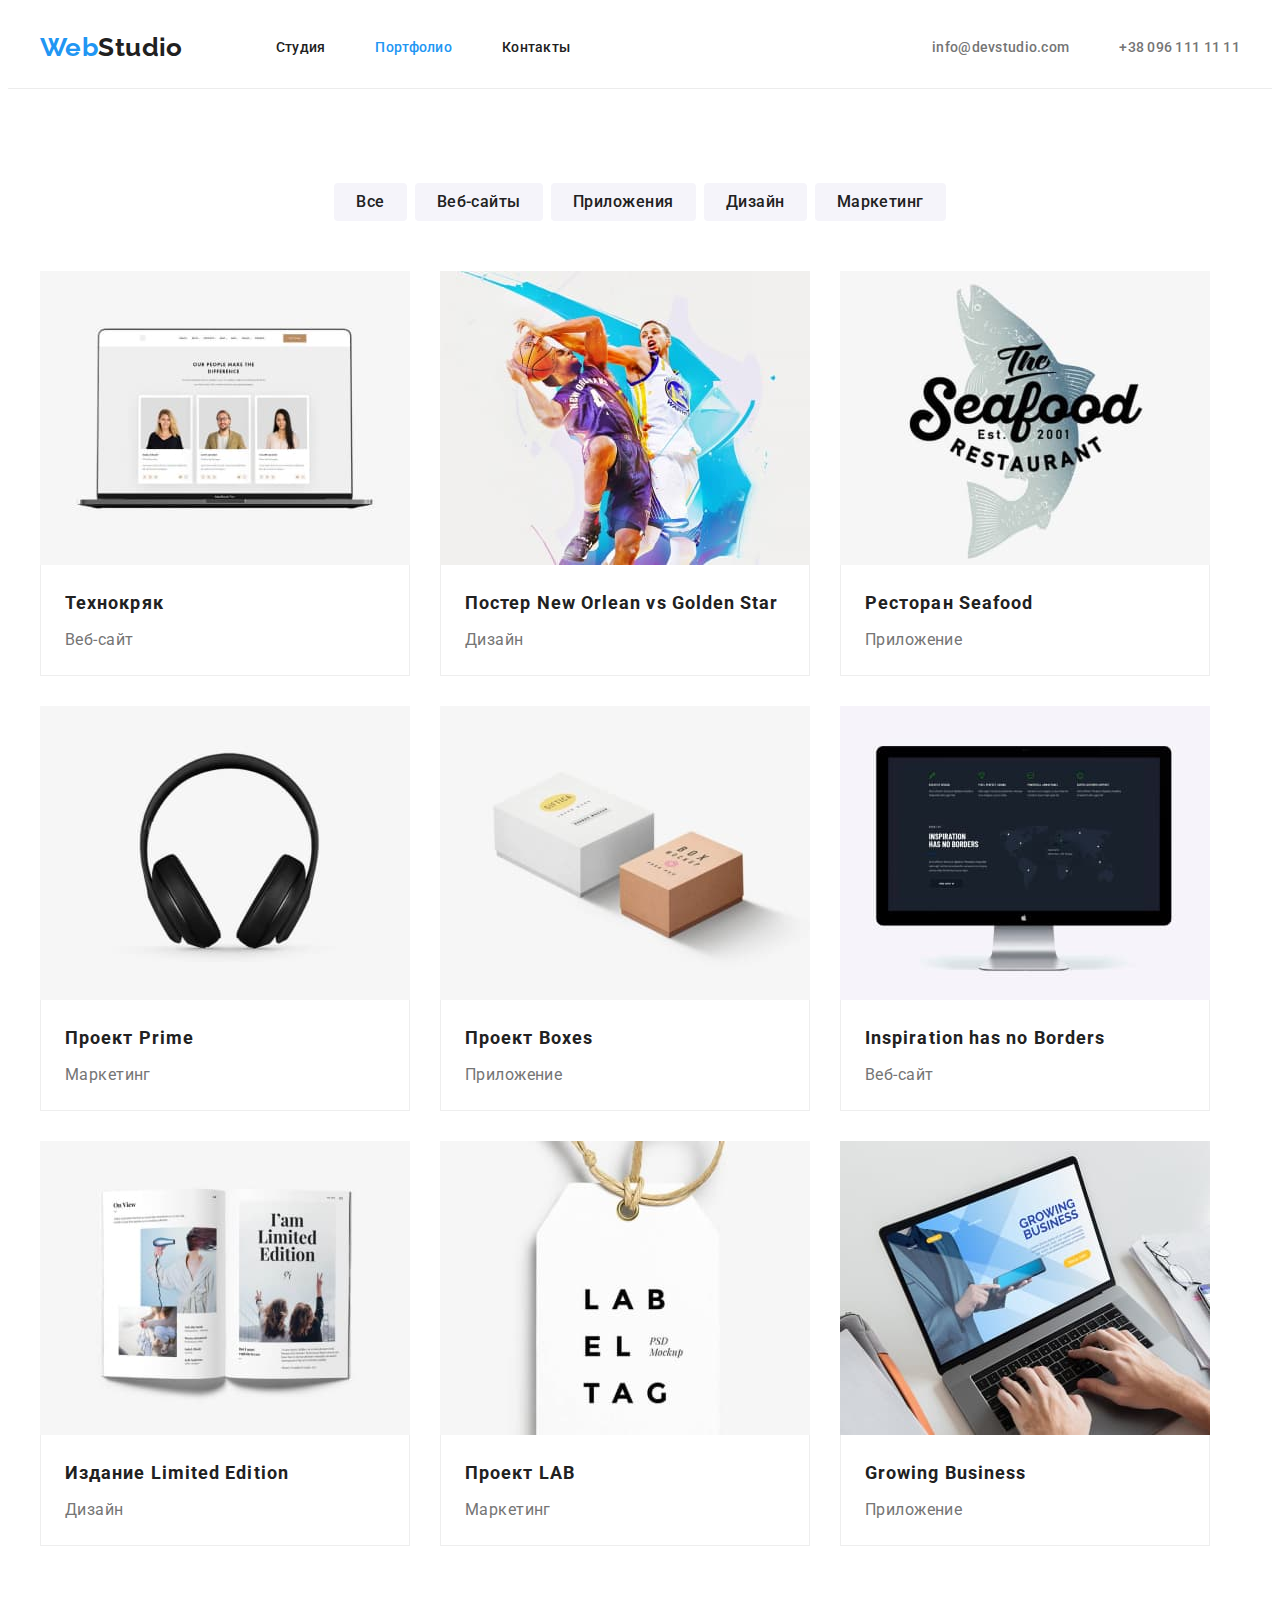
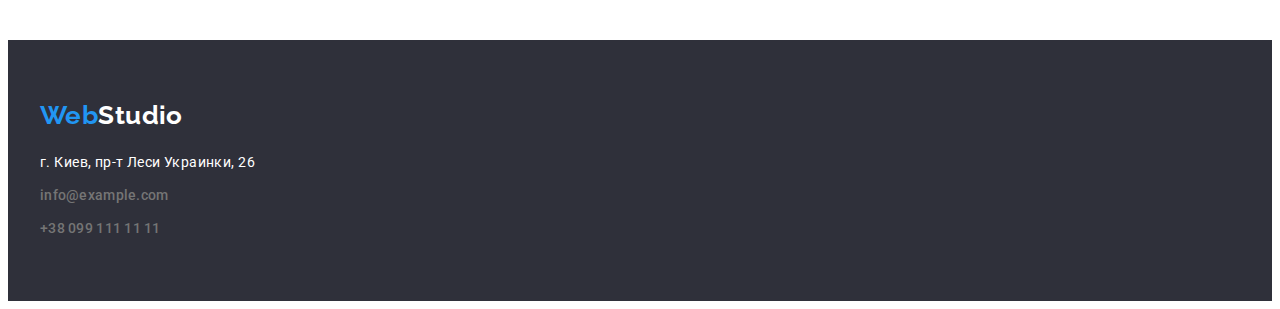
==== portfolio.html @ 42f984ca "start" ====
<!DOCTYPE html>
<html lang="ru">
<head>
    <meta charset="UTF-8">
    <meta http-equiv="X-UA-Compatible" content="IE=edge">
    <meta name="viewport" content="width=device-width, initial-scale=1.0">
    <link rel="preconnect" href="https://fonts.googleapis.com">
<link rel="preconnect" href="https://fonts.gstatic.com" crossorigin>
<link href="https://fonts.googleapis.com/css2?family=Oleo+Script&family=Raleway:wght@700&family=Roboto:wght@400;500;700;900&display=swap" rel="stylesheet">
    <title>Document</title>
    <link rel="stylesheet" href="https://cdnjs.cloudflare.com/ajax/libs/modern-normalize/1.1.0/modern-normalize.min.css" integrity="sha512-wpPYUAdjBVSE4KJnH1VR1HeZfpl1ub8YT/NKx4PuQ5NmX2tKuGu6U/JRp5y+Y8XG2tV+wKQpNHVUX03MfMFn9Q==" crossorigin="anonymous" referrerpolicy="no-referrer" />
    <link rel="stylesheet" href="./css/styles.css">
</head>
<body>
    <header class="header">
        <div class="container main-nav">
            <a href="./index.html" class="header-logo"><span class="span-logo">Web</span>Studio</a>
            <nav>
                <ul class="site-nav">
                    <li  class="nav-item"><a href="./index.html" class="nav">Студия</a></li>
                    <li  class="nav-item"><a href="" class="nav current">Портфолио</a></li>
                    <li  class="nav-item"><a href=""  class="nav">Контакты</a></li>
                </ul>
            </nav>
            <ul class="contacts-nav">
                <li class="contacts-item"><a href="mailto:info@devstudio.com"  class="contacts cont-nav">info@devstudio.com</a></li>
                <li class="contacts-item"><a href="tel:+380961111111"  class="contacts cont-nav">+38 096 111 11 11</a></li>
            </ul>
        </div>
    </header>
    <main>
        <section class="section">
        <div class="container">
            <h1 class="visually-hidden">Портфолио</h1>
            <ul class="portfolio-btns">
                <li class="port-btn"><button type="button" class="portfolio-btn">Все</button> </li> 
                <li class="port-btn"><button type="button" class="portfolio-btn">Веб-сайты</button> </li> 
                <li class="port-btn"><button type="button" class="portfolio-btn">Приложения</button> </li> 
                <li class="port-btn"><button type="button"  class="portfolio-btn">Дизайн</button> </li> 
                <li class="port-btn"><button type="button"  class="portfolio-btn">Маркетинг</button> </li> 
            </ul>
            <ul class="portfolio">
                <li class="portfolio-item">
                    <img src="./images/portfolio1.jpg" alt="открытая страница вайта" width="370">
                    <div class="portfolio-card">
                        <h2 class="portfolio-title">Технокряк</h2>
                        <p class="portfolio-text">Веб-сайт</p>
                    </div>
                </li>
                <li class="portfolio-item">
                    <img src="./images/portfolio2.jpg" alt="плакат с баскетболистами" width="370">
                    <div class="portfolio-card">
                        <h2 class="portfolio-title">Постер New Orlean vs Golden Star</h2>
                        <p class="portfolio-text">Дизайн</p>
                    </div>
                </li>
                <li class="portfolio-item">
                    <img src="./images/portfolio3.jpg" alt="логотип ресторана" width="370">
                    <div class="portfolio-card">
                        <h2 class="portfolio-title">Ресторан Seafood</h2>
                        <p class="portfolio-text">Приложение</p>
                    </div>
                </li>
                <li class="portfolio-item">
                    <img src="./images/portfolio4.jpg" alt="наушники" width="370">
                    <div class="portfolio-card">
                        <h2 class="portfolio-title">Проект Prime</h2>
                        <p class="portfolio-text">Маркетинг</p>
                    </div>
                </li>
                <li class="portfolio-item">
                    <img src="./images/portfolio5.jpg" alt="две коробки" width="370">
                    <div class="portfolio-card">
                        <h2 class="portfolio-title">Проект Boxes</h2>
                        <p class="portfolio-text">Приложение</p>
                    </div>
                </li>
                <li class="portfolio-item">
                    <img src="./images/portfolio6.jpg" alt="открытая страница сайта" width="370">
                    <div class="portfolio-card">
                        <h2 class="portfolio-title">Inspiration has no Borders</h2>
                        <p class="portfolio-text">Веб-сайт</p>
                    </div>
                </li>
                <li class="portfolio-item">
                    <img src="./images/portfolio7.jpg" alt="открытый журнал" width="370">
                    <div class="portfolio-card">
                        <h2 class="portfolio-title">Издание Limited Edition</h2>
                        <p class="portfolio-text">Дизайн</p>
                    </div>
                </li>
                <li class="portfolio-item">
                    <img src="./images/portfolio8.jpg" alt="бирка для продукции" width="370">
                    <div class="portfolio-card">
                        <h2 class="portfolio-title">Проект LAB</h2>
                        <p class="portfolio-text">Маркетинг</p>
                    </div>
                </li>
                <li class="portfolio-item">
                    <img src="./images/portfolio9.jpg" alt="сайт на мониторе" width="370">
                    <div class="portfolio-card">
                        <h2 class="portfolio-title">Growing Business</h2>
                        <p class="portfolio-text">Приложение</p>
                    </div>
                </li>
            </ul>
        </div>
        </section>
    </main>
    <footer class="footer">
        <div class="container">
            <a href="./index.html" class="footer-logo"><span class="span-logo">Web</span>Studio</a>
            <address>
            <ul class="contacts-footer">
            <li class="footer-con"><a href="https://goo.gl/maps/pPcLnvjaUrZ2ZYLMA" 
                target="_blank" 
                rel="noopener nofollow"
                class="address">
                г. Киев, пр-т Леси Украинки, 26</a> </li>
            <li class="address footer-con"><a href="mailto:info@example.com" class="contacts">info@example.com</a></li>
            <li class="address footer-con"><a href="tel:+380991111111" class="contacts">+38 099 111 11 11</a></li>
            </ul>
            </address>
        </div>
    </footer>
</body>
</html>
---- css/styles.css ----
:root {
    --primary-text-color:#212121;
    --secondary-text-color:#757575;
    --accent-color:#2196F3;
    --secondary-accent-color:#FFFFFF;
    --primary-bg-color: #FFFFFF;
    --bg-accent-color:#2F303A;
    --pf-btn-color: #F5F4FA;
}
p,
h1,
h2,
h3,
h4,
h5,
h6 {
    margin: 0;
}
ul,
ol {
    margin: 0;
    padding-left: 0;
    list-style: none;
}
button {
    cursor: pointer;
}
a {text-decoration: none;}
img {
    display: block;
    max-width: 100%;
    height: auto;
}
body {
    font-family: "Roboto", sans-serif;
    background-color:var(--primary-bg-color);
    color: var(--primary-text-color);
    font-size: 14px;
    letter-spacing: 0.03em;
}
.container {
    width: 1200px;
    margin: 0 auto;
    padding-left: 15px;
    padding-right: 15px;
    /* outline: 1px solid red;  */
}
/* -----------------------------лого-------------------*/

.span-logo{
    color: var(--accent-color);
}

.header-logo {
    display: block;
    padding-top: 24px;
    padding-bottom: 25px;
    margin-right: 93px;

    color: var(--primary-text-color);
    font-family: 'Raleway', sans-serif;
    font-weight: 700;
    font-size: 26px;
    line-height: 1.19;
}

/*--------------------------------- header---------------------------------*/
.visually-hidden {
    position: absolute;
    width: 1px;
    height: 1px;
    margin: -1px;
    border: 0;
    padding: 0;
    white-space: nowrap;
    clip-path: inset(100%);
    clip: rect(0 0 0 0);
    overflow: hidden; 
}
.header {
    border-bottom: 1px solid #ECECEC;
}
.main-nav {
    display: flex;
    align-items: center;
}
.site-nav {
    display: flex;
}
.nav-item:nth-child(n+2) {
    margin-left: 50px;
}
.nav {
    display: block;
    font-weight: 500;
    line-height: 1.14;
    letter-spacing: 0.02em;
    color: var(--primary-text-color);
    text-decoration: none;
    padding-top: 32px;
    padding-bottom: 32px;
}
.nav:hover,
.nav:focus {
    color: var(--accent-color);
}
.current {
    color: var(--accent-color);
    text-decoration: none;
}
.contacts-nav {
    display: flex;
    margin-left: auto;
}

.contacts-item:nth-child(n+2) {
    margin-left: 50px;
} 
.cont-nav {
    display: block;
    padding-top: 32px;
    padding-bottom: 32px;
}
.contacts {
    font-weight: 500;
    line-height: 1.14;
    letter-spacing: 0.02em;
    color: var(--secondary-text-color);
    text-decoration: none;
}
.contacts:hover,
.contacts:focus {
    color: var(--accent-color);
}

/* ------------------------------hero ---------------------------------*/
.hero {
    background-color: var(--bg-accent-color);
    padding-top: 200px;
    padding-bottom: 200px;
}
.hero-title {
    font-weight: 900;
    font-size: 44px;
    line-height: 1.36;
    text-align:center;
    letter-spacing: 0.06em;
    text-transform: uppercase;
    color: var(--secondary-accent-color);
    max-width: 696px;
    margin: 0 auto;
}
.btn { 
    font-family: inherit;
    font-weight: 700;
    font-size: 16px;
    line-height: 1.88;
    align-items: center;
    text-align:center;
    letter-spacing: 0.06em;
    background-color: var(--accent-color);
    color: var(--secondary-accent-color);
    min-width: 200px;
    box-shadow: 0px 4px 4px rgba(0, 0, 0, 0.15);
    border: none;
    border-radius: 4px; 
    margin: 30px auto 0 auto;
    display: block;
    padding: 10px 32px;
}
.btn:hover,
.btn:focus {
    background-color: #188CE8;
}
/* -----------------------------features -------------------------------*/
.features {
    padding-bottom: 94px;
    padding-top: 94px;
}
.features-list {
    display: flex;
}
.features-item {
    display: block;
    justify-content: space-evenly;
    max-width: 270px;
}
.features-item:nth-child(n+2) {
    margin-left: 30px;
}
.features-title {
    margin-bottom: 10px;
    font-weight: 700;
    font-size: 14px;
    line-height: 1.14;
    text-transform: uppercase;
    color: var(--primary-text-color);
    }
.features-text {
    font-weight: 400;
    line-height: 1.71;
    color: var(--secondary-text-color);
}
/* -----------------------------about -------------------------------*/
.about {
    padding-bottom: 94px;
}
.about-title {
    font-weight: 700;
    font-size: 36px;
    line-height: 1.16;
    text-align: center;
    color: var(--primary-text-color);
    margin-bottom: 50px;

}
.about-list {
    display: flex;
    justify-content: center;
}
.about-img-link {
    display: block;
}

.about-img-link:not(:last-child) {
    margin-right: 30px;
}
/* ----------------------------team ---------------------------------*/

.team {
    padding-top: 94px;
    padding-bottom: 94px;;
    background-color: #F5F4FA;
}
.team-title {
    font-weight: 700;
    font-size: 36px;
    line-height: 1.16;
    text-align:center;
    color: var(--primary-text-color);
    margin-bottom: 50px;
}
.team-cards {
    display: flex;
}
.persons-cards {
    display: block;
    box-shadow: 0px 1px 3px rgba(0, 0, 0, 0.12), 0px 1px 1px rgba(0, 0, 0, 0.14), 0px 2px 1px rgba(0, 0, 0, 0.2);
    border-radius: 0px 0px 4px 4px;
    background-color: var(--primary-bg-color);
}
.persons-cards:nth-child(n+2) {
    margin-left: 30px;
}
.card-text {
    padding-top: 30px;
    padding-bottom: 30px;
}
.person {
    margin-bottom: 10px;
    font-weight: 500;
    font-size: 16px;
    line-height: 1.18;
    text-align:center;
    color: var(--primary-text-color);
}
.person-text {
    font-weight: 400;
    font-size: 16px;
    line-height: 1.18;
    text-align:center;
    color: var(--secondary-text-color);
}
/* ---------------------------------------portfolio ---------------------*/
.section {
    padding-top: 94px;
    padding-bottom: 94px;
}
.port-btn {
    display: block;
} 
.portfolio-btns {
    display: flex; 
    margin-bottom: 50px;
    justify-content: center;
}
.port-btn:nth-child(n+2) {
    margin-left: 8px;
}
.portfolio-btn {
    font-family: inherit;
    font-weight: 500;
    font-size: 16px;
    line-height: 1.62;
    text-align:center;
    letter-spacing: 0.03em;
    background-color: var(--pf-btn-color) ;
    color: var(--primary-text-color);
    border-radius: 4px;
    border: none;
    display: block;
    padding: 6px 22px;
}
.portfolio-btn:hover, 
.portfolio-btn:focus {
background-color:var(--accent-color);
color: var(--secondary-accent-color);
} 
.portfolio {
    display: flex;
    flex-wrap: wrap;
}
.portfolio-item {
    display: block;
    /* outline: 1px solid greenyellow; */
    margin-left: 0;
    margin-right: 30px;
    margin-bottom: 30px;
}
.portfolio-item:nth-child(3n+0){
    margin-right: 0px;
    margin-left: 0;
}
.portfolio-item:nth-last-child(-n + 3)
{
    margin-bottom: 0;
}

.portfolio-card {
    padding-top: 20px;
    padding-bottom: 20px;
    padding-left: 24px;
    padding-right: 24px;
    border: 1px solid #EEEEEE;
    border-top: none;
}

.portfolio-title {
    margin-bottom: 4px;
    font-weight: 700;
    font-size: 18px;
    line-height: 2;
    letter-spacing: 0.06em;
    color: var(--primary-text-color);
}
.portfolio-text {
    font-weight: 400;
    font-size: 16px;
    line-height: 1.88;
    color: var(--secondary-text-color);
}

/* ------------------------footer------------------------ */
.footer {
    background-color: var(--bg-accent-color);
    padding-top: 60px;
    padding-bottom: 60px;
}

.footer-logo {
    display: block;
    margin-bottom: 20px;
    align-items: flex-start;

    color: var(--secondary-accent-color);
    font-family: 'Raleway', sans-serif;
    font-weight: 700;
    font-size: 26px;
    line-height: 1.19;
}
.contacts-footer {
    
} 
.footer-con {

}
.address {
    font-style: normal;
    font-weight: 400;
    line-height: 1.71;
    color: var(--secondary-accent-color);
    text-decoration: none;
}
.address:nth-child(n+2) {
    margin-top: 9px;
}
.address:hover,
.address:focus {
    color: var(--accent-color);
}
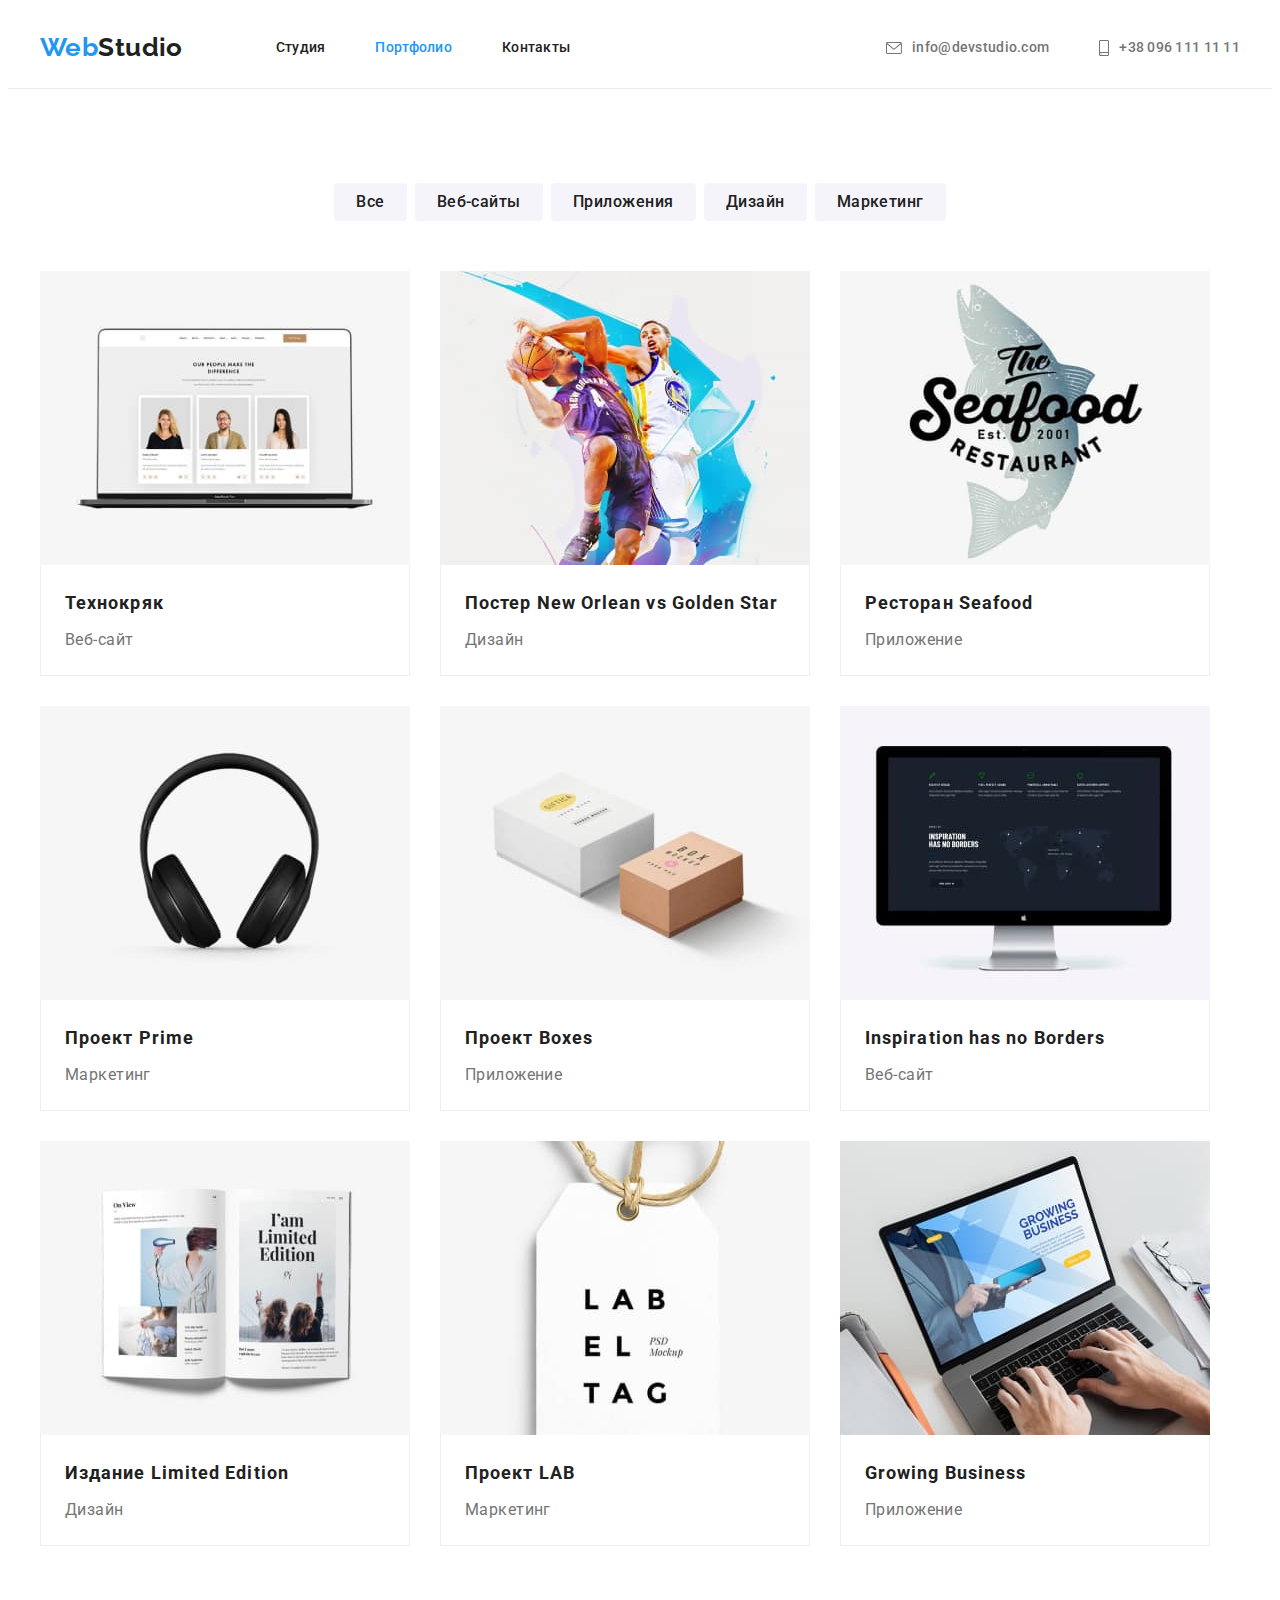
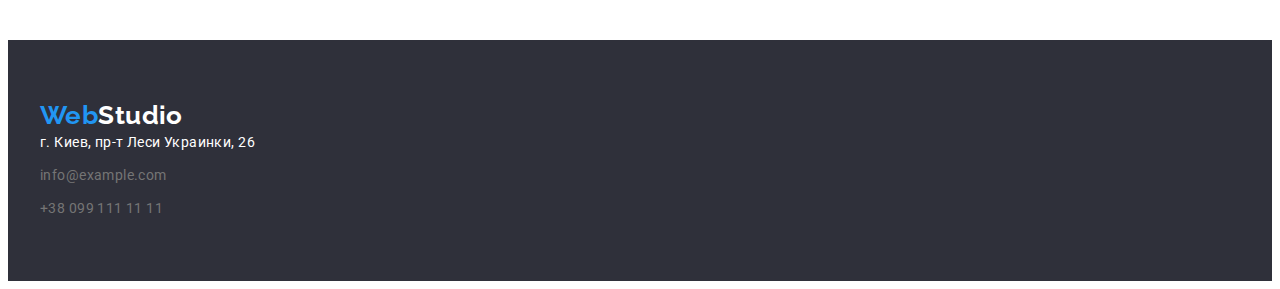
==== commit 96da310d: "bg-image and section clients" ====
--- a/portfolio.html
+++ b/portfolio.html
@@ -23,8 +23,14 @@
                 </ul>
             </nav>
             <ul class="contacts-nav">
-                <li class="contacts-item"><a href="mailto:info@devstudio.com"  class="contacts cont-nav">info@devstudio.com</a></li>
-                <li class="contacts-item"><a href="tel:+380961111111"  class="contacts cont-nav">+38 096 111 11 11</a></li>
+                <li class="contacts-item"><a href="mailto:info@devstudio.com" class="cont-nav">
+                    <svg class="contacts-icon" width="16" height="12">
+                        <use href="./images/symbol-defs.svg#icon-envelope">
+                        </use></svg>info@devstudio.com</a></li>
+                <li class="contacts-item"><a href="tel:+380961111111" class="cont-nav">
+                    <svg class="contacts-icon" width="10" height="16">
+                        <use href="./images/symbol-defs.svg#icon-smartphone">
+                        </use></svg>+38 096 111 11 11</a></li>
             </ul>
         </div>
     </header>
--- a/css/styles.css
+++ b/css/styles.css
@@ -6,6 +6,11 @@
     --primary-bg-color: #FFFFFF;
     --bg-accent-color:#2F303A;
     --pf-btn-color: #F5F4FA;
+    --features-icon-box-color:#F5F4FA;
+    --primary-social-icon-fill: #AFB1B8;
+    --secondary-social-icon-fill:#FFFFFF;
+    --clients-icon-fill: #AFB1B8;
+    --clients-icon-fill-hf:#2196F3;
 }
 p,
 h1,
@@ -111,34 +116,46 @@
 .contacts-nav {
     display: flex;
     margin-left: auto;
+
 }
 
 .contacts-item:nth-child(n+2) {
     margin-left: 50px;
 } 
 .cont-nav {
-    display: block;
+    display: flex;
+    align-items: center;
+    justify-content: center;
     padding-top: 32px;
     padding-bottom: 32px;
-}
-.contacts {
+
     font-weight: 500;
     line-height: 1.14;
     letter-spacing: 0.02em;
     color: var(--secondary-text-color);
     text-decoration: none;
 }
-.contacts:hover,
-.contacts:focus {
+.cont-nav:hover,
+.cont-nav:focus {
     color: var(--accent-color);
+}
+.contacts-icon {
+    display: block;
+    margin-right: 10px;
+    fill: currentColor;
 }
 
 /* ------------------------------hero ---------------------------------*/
 .hero {
     background-color: var(--bg-accent-color);
+    background-image: linear-gradient(rgba(47, 48, 58, 0.4),rgba(47, 48, 58, 0.4)),
+    url(../images/hero-bg-img.jpg); 
+    background-repeat: no-repeat;
+    background-position: 50% 50%;
     padding-top: 200px;
     padding-bottom: 200px;
 }
+
 .hero-title {
     font-weight: 900;
     font-size: 44px;
@@ -173,6 +190,16 @@
     background-color: #188CE8;
 }
 /* -----------------------------features -------------------------------*/
+.features-icon-box {
+    margin-bottom: 30px;
+    width: 270px;
+    height: 120px;
+    background-color: var(--features-icon-box-color);
+    border-radius: 4px;
+    display: flex;
+    align-items:center;
+    justify-content: center;
+}
 .features {
     padding-bottom: 94px;
     padding-top: 94px;
@@ -270,6 +297,79 @@
     line-height: 1.18;
     text-align:center;
     color: var(--secondary-text-color);
+}
+.social-links-list {
+    margin-top: 16px;
+    display: flex;
+    justify-content: center;
+}
+.social-links-item {
+    width: 44px;
+    height: 44px;
+}
+.social-links-link:last-child {
+    margin-right: 0;
+}
+.social-links-link {
+    width: 100%;
+    height: 100%;
+    margin-right: 10px;
+    border-radius: 50%;
+    background-color: inherit;
+    display: flex;
+    align-items: center;
+    justify-content: center;
+}
+.social-icon {
+    fill: var(--primary-social-icon-fill);
+}
+.social-links-link:hover ,
+.social-links-link:focus {
+    background-color: var(--accent-color);
+}
+
+.social-links-link:hover .social-icon,
+.social-links-link:focus .social-icon {
+    fill: var(--secondary-social-icon-fill)
+}
+/* --------------------------clients------------------------- */
+.clients {
+    margin-top: 94px;
+    margin-bottom: 91px;
+}
+.clients-title {
+    margin-bottom: 50px;
+    font-weight: 700;
+    font-size: 36px;
+    line-height: 1.16;
+    text-align:center;
+    color: var(--primary-text-color);
+}
+.clients-list {
+    display: flex;
+    justify-content: center;
+    align-items: center;
+}
+.clients-item:nth-child(n+2) {
+    margin-left: 30px;
+}
+.clients-item {
+    display: flex;
+    justify-content: center;
+    align-items: center;
+    width: 170px;
+    height: 92px;
+    border: 1px solid var(--clients-icon-fill);
+}
+.clients-link {
+    display: block;
+    padding: 16px 32px;
+    fill: var(--clients-icon-fill);
+}
+.clients-icon {
+    display: block;
+    justify-content: center;
+    fill: inherit;
 }
 /* ---------------------------------------portfolio ---------------------*/
 .section {
@@ -356,11 +456,14 @@
     padding-top: 60px;
     padding-bottom: 60px;
 }
+.footer-container {
+    display: flex;
+}
 
 .footer-logo {
     display: block;
-    margin-bottom: 20px;
-    align-items: flex-start;
+    justify-content: start;
+    align-items: flex-start; 
 
     color: var(--secondary-accent-color);
     font-family: 'Raleway', sans-serif;
@@ -371,10 +474,10 @@
 .contacts-footer {
     
 } 
-.footer-con {
-
-}
+
 .address {
+    display: block;
+    justify-content:start;
     font-style: normal;
     font-weight: 400;
     line-height: 1.71;
@@ -388,3 +491,53 @@
 .address:focus {
     color: var(--accent-color);
 }
+.contacts {
+    color: var(--secondary-text-color);
+}
+.contacts:hover ,
+.contacts:focus {
+    color: var(--accent-color);
+}
+.join {
+    display: block;
+    justify-content: space-evenly;
+}
+.join-text {
+    font-weight: 700;
+    line-height: 1.14;
+    text-transform: uppercase;
+    color: var(--secondary-accent-color);
+}
+.social-links-list-footer {
+    display: flex;
+    justify-content: start;
+}
+.social-links-item-footer {
+    width: 44px;
+    height: 44px;
+}
+.social-links-link-footer:last-child {
+    margin-right: 0;
+}
+.social-links-link-footer {
+    width: 100%;
+    height: 100%;
+    margin-right: 10px;
+    border-radius: 50%;
+    background-color:rgba(255, 255, 255, 0.1);
+    display: flex;
+    align-items: center;
+    justify-content: center;
+}
+.social-icon-footer {
+    fill: var(--secondary-social-icon-fill);
+}
+.social-links-link-footer:hover ,
+.social-links-link-footer:focus {
+    background-color: var(--accent-color);
+}
+
+/* .social-links-link-footer:hover .social-icon,
+.social-links-link-footer:focus .social-icon {
+    fill: var(--secondary-social-icon-fill)
+} */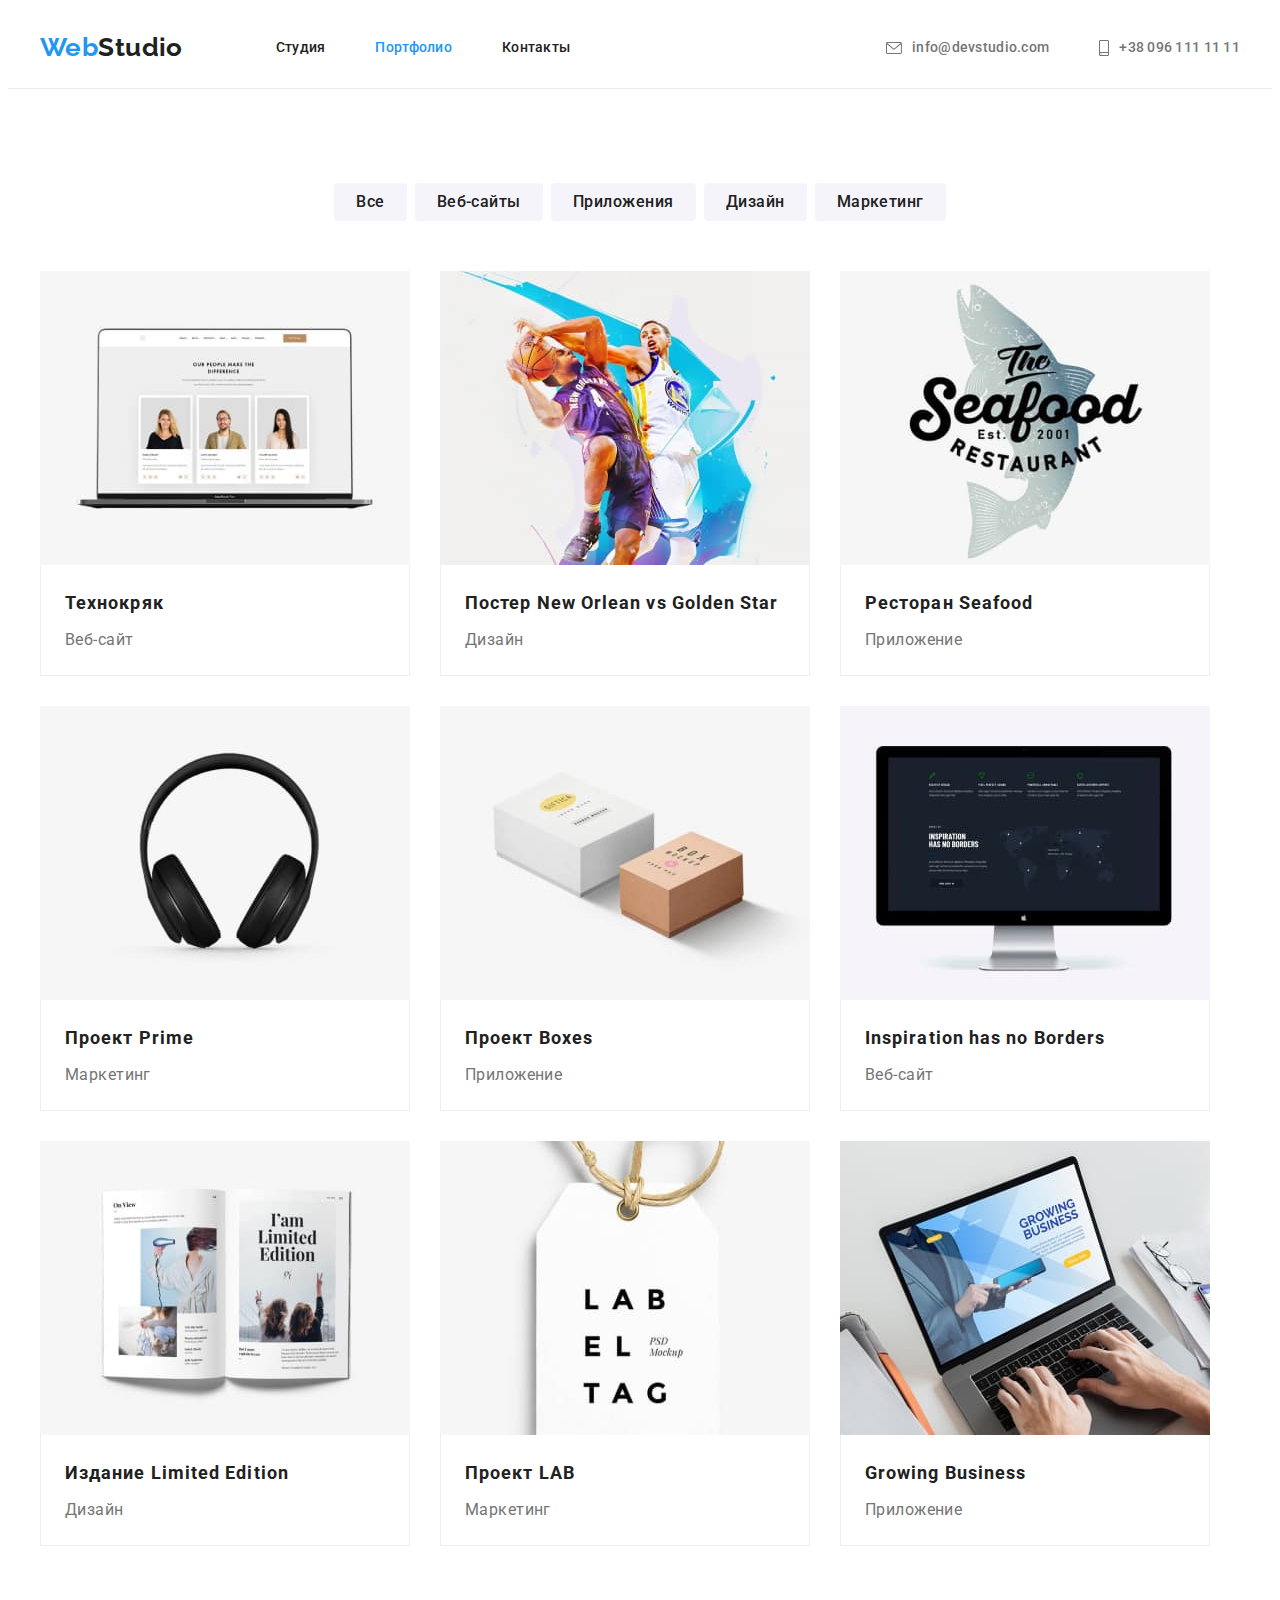
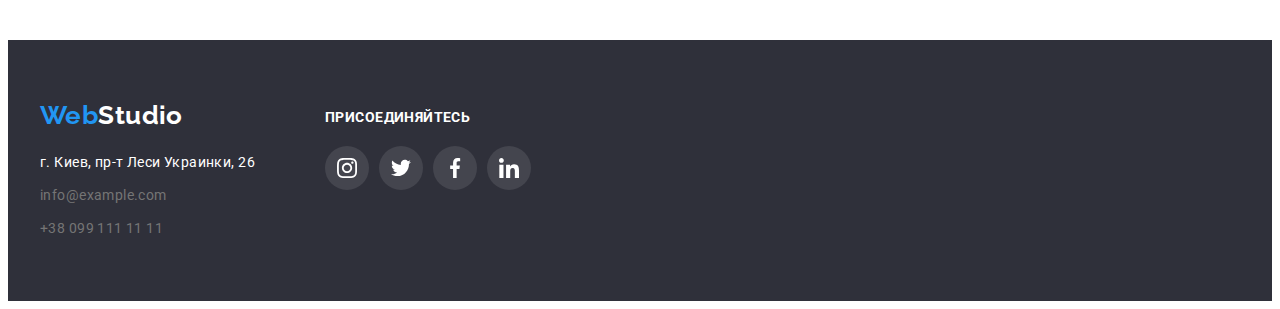
==== commit 53820472: "added all icons" ====
--- a/portfolio.html
+++ b/portfolio.html
@@ -114,8 +114,9 @@
         </section>
     </main>
     <footer class="footer">
-        <div class="container">
-            <a href="./index.html" class="footer-logo"><span class="span-logo">Web</span>Studio</a>
+        <div class="container footer-flex">
+            <div class="footer-container">
+            <a href="./index.html" class="footer-logo"><span class="span-logo">Web</span>Studio</a></li>
             <address>
             <ul class="contacts-footer">
             <li class="footer-con"><a href="https://goo.gl/maps/pPcLnvjaUrZ2ZYLMA" 
@@ -123,10 +124,30 @@
                 rel="noopener nofollow"
                 class="address">
                 г. Киев, пр-т Леси Украинки, 26</a> </li>
-            <li class="address footer-con"><a href="mailto:info@example.com" class="contacts">info@example.com</a></li>
-            <li class="address footer-con"><a href="tel:+380991111111" class="contacts">+38 099 111 11 11</a></li>
+            <li class="address"><a href="mailto:info@example.com" class="contacts">info@example.com</a></li>
+            <li class="address"><a href="tel:+380991111111" class="contacts">+38 099 111 11 11</a></li>
             </ul>
-            </address>
+            </address> </div>
+            <div class="join">
+            <p class="join-text">Присоединяйтесь</p>
+            <ul class="social-links-list-footer">
+                <li class="social-links-item-footer"><a href="" class="social-links-link-footer">
+                    <svg class="social-icon-footer" width="20" height="20">
+                    <use href="./images/symbol-defs.svg#icon-instagram">
+                    </use></svg></a></li>
+                <li class="social-links-item-footer"><a href="" class="social-links-link-footer">
+                    <svg class="social-icon-footer" width="20" height="20">
+                    <use href="./images/symbol-defs.svg#icon-twitter">
+                    </use></svg></a></li>
+                <li class="social-links-item-footer"><a href="" class="social-links-link-footer">
+                    <svg class="social-icon-footer" width="20" height="20">
+                    <use href="./images/symbol-defs.svg#icon-facebook">
+                    </use></svg></a></li>
+                <li class="social-links-item-footer"><a href="" class="social-links-link-footer">
+                    <svg class="social-icon-footer" width="20" height="20">
+                    <use href="./images/symbol-defs.svg#icon-linkedin">
+                    </use></svg></a></li>
+            </ul></div>
         </div>
     </footer>
 </body>
--- a/css/styles.css
+++ b/css/styles.css
@@ -147,11 +147,15 @@
 
 /* ------------------------------hero ---------------------------------*/
 .hero {
+    max-width: 1600px;
+    margin-left: auto;
+    margin-right: auto;
     background-color: var(--bg-accent-color);
     background-image: linear-gradient(rgba(47, 48, 58, 0.4),rgba(47, 48, 58, 0.4)),
     url(../images/hero-bg-img.jpg); 
     background-repeat: no-repeat;
     background-position: 50% 50%;
+
     padding-top: 200px;
     padding-bottom: 200px;
 }
@@ -306,14 +310,14 @@
 .social-links-item {
     width: 44px;
     height: 44px;
-}
-.social-links-link:last-child {
+    margin-right: 10px;
+}
+.social-links-item:last-child {
     margin-right: 0;
 }
 .social-links-link {
     width: 100%;
     height: 100%;
-    margin-right: 10px;
     border-radius: 50%;
     background-color: inherit;
     display: flex;
@@ -353,23 +357,26 @@
 .clients-item:nth-child(n+2) {
     margin-left: 30px;
 }
-.clients-item {
+
+.clients-link {
     display: flex;
     justify-content: center;
     align-items: center;
     width: 170px;
     height: 92px;
     border: 1px solid var(--clients-icon-fill);
-}
-.clients-link {
-    display: block;
-    padding: 16px 32px;
+    border-radius: 4px;
     fill: var(--clients-icon-fill);
 }
+.clients-link:hover ,
+.clients-link:focus {
+    fill: var(--clients-icon-fill-hf);
+    border: 1px solid var(--clients-icon-fill-hf);
+}
 .clients-icon {
     display: block;
     justify-content: center;
-    fill: inherit;
+
 }
 /* ---------------------------------------portfolio ---------------------*/
 .section {
@@ -416,6 +423,11 @@
     margin-left: 0;
     margin-right: 30px;
     margin-bottom: 30px;
+}
+.portfolio-item:hover ,
+.portfolio-item:focus {
+    outline: 1px solid var(--secondary-accent-color);
+    box-shadow: 0px 1px 1px rgba(0, 0, 0, 0.12), 0px 4px 4px rgba(0, 0, 0, 0.06), 1px 4px 6px rgba(0, 0, 0, 0.16);
 }
 .portfolio-item:nth-child(3n+0){
     margin-right: 0px;
@@ -457,14 +469,13 @@
     padding-bottom: 60px;
 }
 .footer-container {
-    display: flex;
-}
-
+    margin-right: 70px;
+}
+.footer-flex {
+    display: flex;
+    justify-content: baseline;
+}
 .footer-logo {
-    display: block;
-    justify-content: start;
-    align-items: flex-start; 
-
     color: var(--secondary-accent-color);
     font-family: 'Raleway', sans-serif;
     font-weight: 700;
@@ -472,12 +483,9 @@
     line-height: 1.19;
 }
 .contacts-footer {
-    
+    margin-top: 20px;
 } 
-
 .address {
-    display: block;
-    justify-content:start;
     font-style: normal;
     font-weight: 400;
     line-height: 1.71;
@@ -499,10 +507,10 @@
     color: var(--accent-color);
 }
 .join {
-    display: block;
-    justify-content: space-evenly;
+    margin-top: 10px;
 }
 .join-text {
+
     font-weight: 700;
     line-height: 1.14;
     text-transform: uppercase;
@@ -511,18 +519,19 @@
 .social-links-list-footer {
     display: flex;
     justify-content: start;
+    margin-top: 20px;
 }
 .social-links-item-footer {
+    display: block;
     width: 44px;
     height: 44px;
 }
-.social-links-link-footer:last-child {
-    margin-right: 0;
+.social-links-item-footer:nth-child(n+2) {
+    margin-left: 10px;
 }
 .social-links-link-footer {
     width: 100%;
     height: 100%;
-    margin-right: 10px;
     border-radius: 50%;
     background-color:rgba(255, 255, 255, 0.1);
     display: flex;
